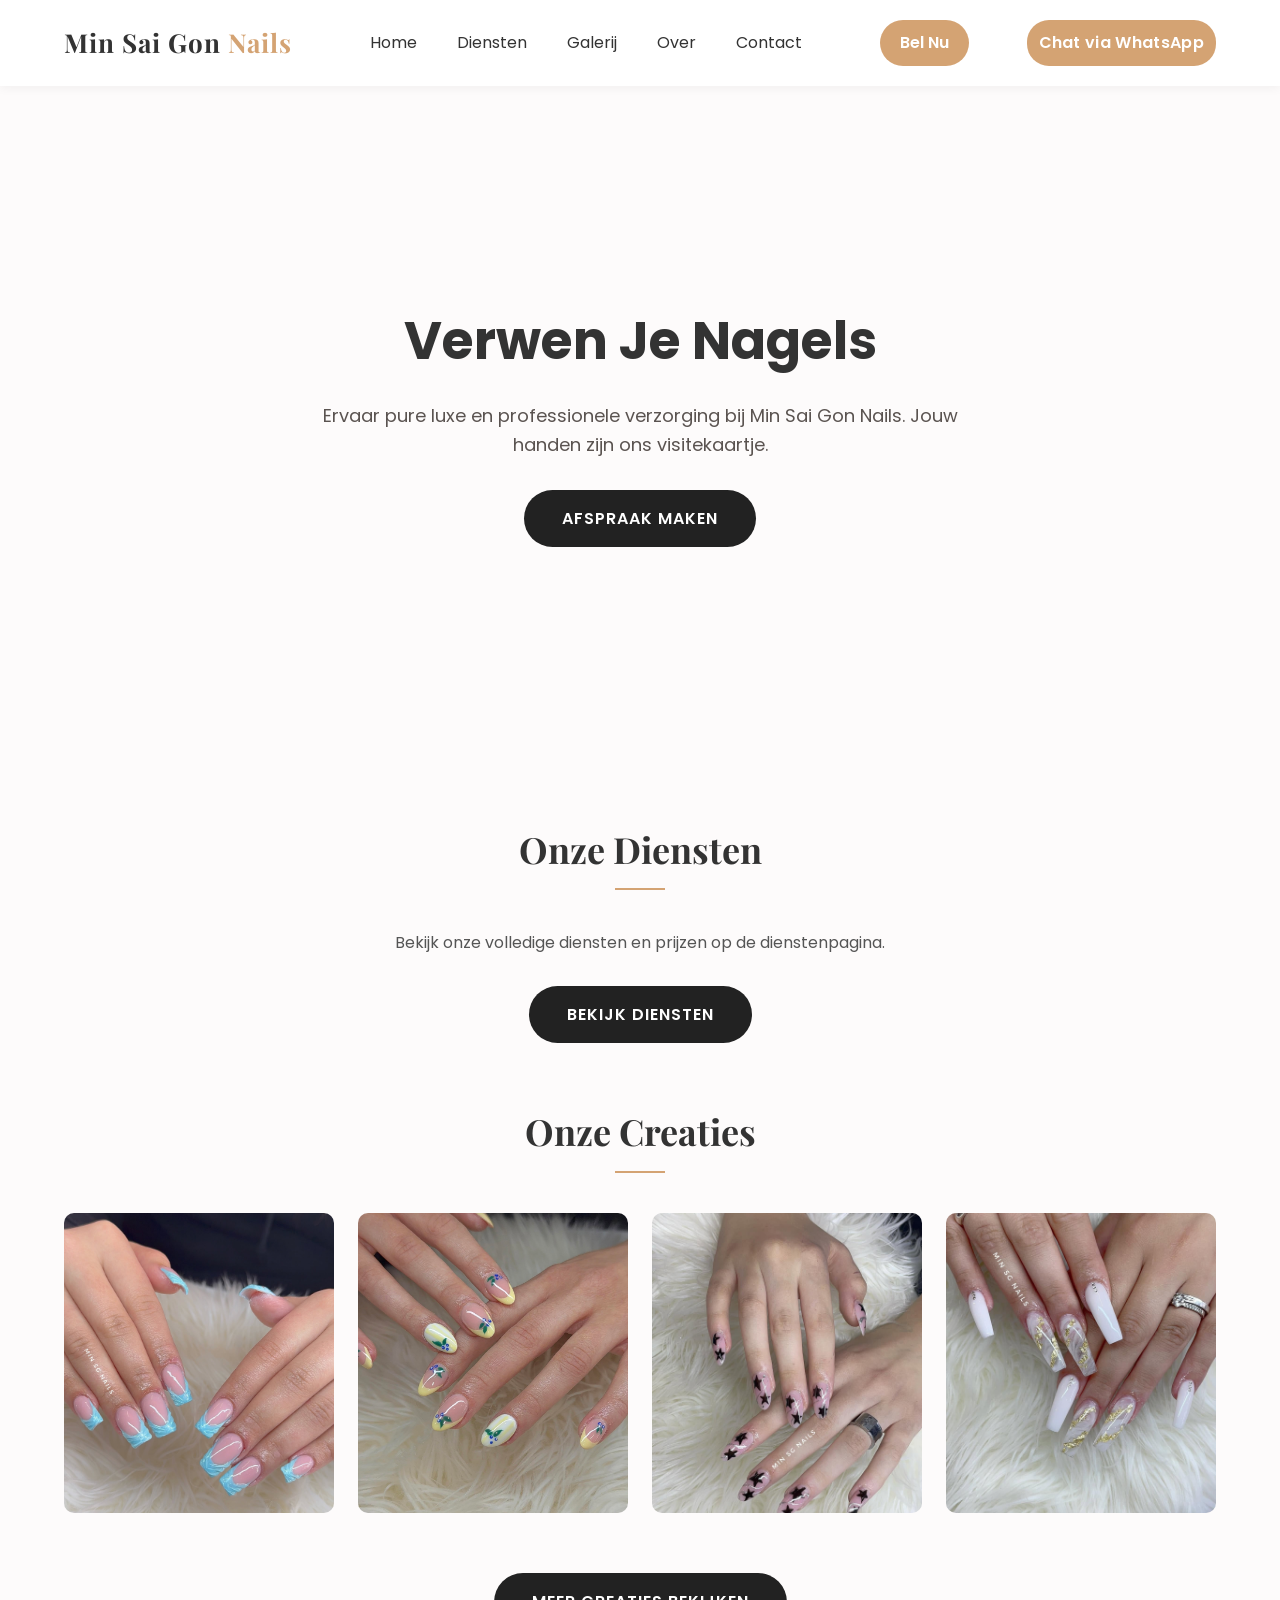
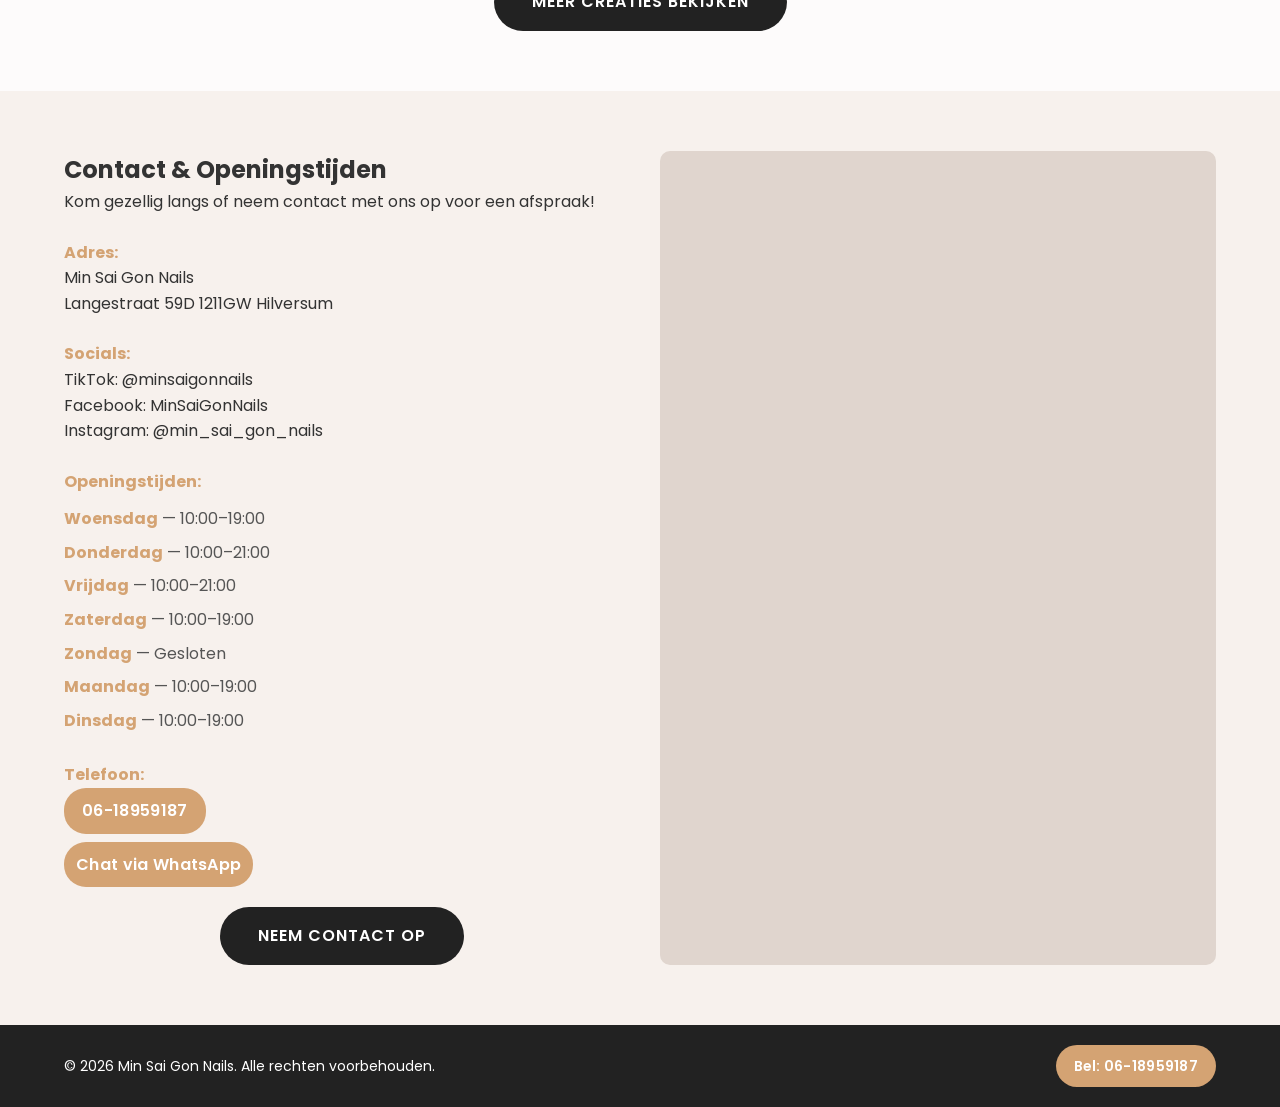
==== index.html @ 269f0611 "dasda" ====
<!DOCTYPE html>
<html lang="nl">
<head>
    <meta charset="UTF-8">
    <meta name="viewport" content="width=device-width, initial-scale=1.0">
    <title>Min Sai Gon Nails | Luxe Nagelsalon</title>
    <link rel="stylesheet" href="css/base.css">
    <link rel="stylesheet" href="css/home.css">
    <link href="https://fonts.googleapis.com/css2?family=Playfair+Display:ital,wght@0,400;0,700;1,400&family=Poppins:wght@300;400;600&display=swap" rel="stylesheet">
</head>
<body>

    <header>
        <div class="container navbar">
            <div class="logo">Min Sai Gon <span>Nails</span></div>
            <input type="checkbox" id="nav-toggle" class="nav-toggle">
            <label for="nav-toggle" class="nav-toggle-label">Menu</label>
            <nav>
                <ul>
                    <li><a href="index.html">Home</a></li>
                    <li><a href="diensten.html">Diensten</a></li>
                    <li><a href="galerij.html">Galerij</a></li>
                    <li><a href="over.html">Over</a></li>
                    <li><a href="contact.html">Contact</a></li>
                </ul>
            </nav>
            <a href="tel:0618959187" class="btn-nav">Bel Nu</a>
            <a class="btn-whatsapp" href="https://wa.me/31618959187?text=Hallo%2C%20ik%20wil%20graag%20een%20afspraak%20maken" target="_blank" rel="noopener">Chat via WhatsApp</a>
        </div>
    </header>

    <section id="home" class="hero">
        <div class="hero-content">
            <h1>Verwen Je Nagels</h1>
            <p>Ervaar pure luxe en professionele verzorging bij Min Sai Gon Nails. Jouw handen zijn ons visitekaartje.</p>
            <a href="contact.html" class="btn-main">Afspraak Maken</a>
        </div>
    </section>

    <section class="services-overview">
        <div class="container">
            <h2 class="section-title">Onze Diensten</h2>
            <p style="text-align:center; max-width:800px; margin:0 auto 30px;">Bekijk onze volledige diensten en prijzen op de dienstenpagina.</p>
            <div style="text-align:center;"><a class="btn-main" href="diensten.html">Bekijk Diensten</a></div>
        </div>
    </section>

    <section id="galerij" class="gallery-overview">
        <div class="container">
            <h2 class="section-title">Onze Creaties</h2>
            <div class="gallery-grid">
                <div class="gallery-item"><img src="Photos/Nail1.jpg" alt="Min Sai Gon Nails Werk 1"></div>
                <div class="gallery-item"><img src="Photos/Nail2.jpg" alt="Min Sai Gon Nails Werk 2"></div>
                <div class="gallery-item"><img src="Photos/Nail3.jpg" alt="Min Sai Gon Nails Werk 3"></div>
                <div class="gallery-item"><img src="Photos/Nail4.jpg" alt="Min Sai Gon Nails Werk 4"></div>
            </div>
            <div style="text-align:center; margin-top:20px;"><a class="btn-main" href="galerij.html">Meer Creaties Bekijken</a></div>
        </div>
    </section>

    <section class="contact-overview contact">
        <div class="container contact-grid">
            <div class="contact-info">
                <h2>Contact & Openingstijden</h2>
                <p>Kom gezellig langs of neem contact met ons op voor een afspraak!</p>
                
                <div class="info-block">
                    <strong>Adres:</strong>
                    <p>Min Sai Gon Nails<br>Langestraat 59D 1211GW Hilversum</p>
                </div>
                <div class="info-block">
                    <strong>Socials:</strong>
                    <p><a href="https://www.tiktok.com/@minsaigonnails" target="_blank" rel="noopener">TikTok: @minsaigonnails</a></p>
                    <p><a href="https://www.facebook.com/profile.php?id=100076253371990" target="_blank" rel="noopener">Facebook: MinSaiGonNails</a></p>
                    <p><a href="https://www.instagram.com/min_sai_gon_nails/" target="_blank" rel="noopener">Instagram: @min_sai_gon_nails</a></p>
                </div>
                <div class="info-block">
                    <strong>Openingstijden:</strong>
                    <ul class="opening-hours">
                        <li><strong>Woensdag</strong> — 10:00–19:00</li>
                        <li><strong>Donderdag</strong> — 10:00–21:00</li>
                        <li><strong>Vrijdag</strong> — 10:00–21:00</li>
                        <li><strong>Zaterdag</strong> — 10:00–19:00</li>
                        <li><strong>Zondag</strong> — Gesloten</li>
                        <li><strong>Maandag</strong> — 10:00–19:00</li>
                        <li><strong>Dinsdag</strong> — 10:00–19:00</li>
                    </ul>
                </div>

                <div class="info-block">
                    <strong>Telefoon:</strong>
                    <p><a href="tel:0618959187" class="btn-phone">06-18959187</a></p>
                    <p style="margin-top:8px;"><a class="btn-whatsapp" href="https://wa.me/31618959187?text=Hallo%2C%20ik%20wil%20graag%20een%20afspraak%20maken" target="_blank" rel="noopener">Chat via WhatsApp</a></p>
                </div>
                <div style="text-align:center; margin-top:20px;"><a class="btn-main" href="contact.html">Neem Contact Op</a></div>
            </div>
            
            <div class="contact-map">
                <div class="map-placeholder">
                    <iframe 
                        src="https://www.google.com/maps/embed?pb=!1m18!1m12!1m3!1d2444.167719517229!2d5.1746346!3d52.2221706!2m3!1f0!2f0!3f0!3m2!1i1024!2i768!4f13.1!3m3!1m2!1s0x47c66b6760a1e95b%3A0xe0350ad8be2d5200!2sMin%20sai%20gon%20nails!5e0!3m2!1snl!2snl!4v1781090174913!5m2!1snl!2snl"
                        width="100%" 
                        height="450" 
                        style="border:0;" 
                        allowfullscreen="" 
                        loading="lazy" 
                        referrerpolicy="no-referrer-when-downgrade">
                    </iframe>
                </div>                
            </div>
        </div>
    </section>

    <footer>
        <div class="container footer-grid" style="display:flex;justify-content:space-between;align-items:center;gap:12px;flex-wrap:wrap;">
            <p style="margin:0">&copy; 2026 Min Sai Gon Nails. Alle rechten voorbehouden.</p>
            <p style="margin:0"><a href="tel:0618959187" class="btn-phone">Bel: 06-18959187</a></p>
        </div>
    </footer>

</body>
</html>
---- css/base.css ----
/* --- Algemene Stijlen (basis) --- */
* {
    margin: 0;
    padding: 0;
    box-sizing: border-box;
}

html, body {
    font-family: 'Poppins', sans-serif;
    color: #333;
    line-height: 1.6;
    background-color: #fdfbfb;
}

/* Veiligheidsregel: voorkom onverwacht horizontaal scrollen op kleine schermen */
html, body {
    overflow-x: hidden;
}

.container {
    width: 90%;
    max-width: 1200px;
    margin: 0 auto;
}

a {
    text-decoration: none;
    color: inherit;
    transition: all 0.3s ease;
}

header {
    background-color: #fff;
    box-shadow: 0 2px 10px rgba(0, 0, 0, 0.05);
    position: sticky;
    top: 0;
    z-index: 100;
}

.navbar {
    display: flex;
    justify-content: space-between;
    align-items: center;
    padding: 20px 0;
    flex-wrap: wrap;
    gap: 10px;
}

.logo {
    font-family: 'Playfair Display', serif;
    font-size: 24px;
    font-weight: 700;
    letter-spacing: 1px;
}

.logo span {
    color: #d4a373;
}

nav ul {
    display: flex;
    list-style: none;
}

nav ul li {
    margin: 0 20px;
}

.nav-toggle {
    display: none;
}

.nav-toggle-label {
    display: none;
    cursor: pointer;
    background-color: #fff;
    border: 1px solid #d4a373;
    border-radius: 25px;
    padding: 10px 18px;
    font-weight: 600;
    color: #333;
}

.btn-nav {
    background-color: #d4a373;
    color: #fff;
    padding: 10px 20px;
    border-radius: 25px;
    font-weight: 600;
}

.btn-main {
    background-color: #222;
    color: #fff;
    padding: 16px 38px;
    border-radius: 30px;
    font-weight: 600;
    text-transform: uppercase;
    letter-spacing: 1px;
    display: inline-flex;
    align-items: center;
    justify-content: center;
}

.section-title {
    font-family: 'Playfair Display', serif;
    text-align: center;
    font-size: 36px;
    margin: 60px 0 40px 0;
    position: relative;
}

.section-title::after {
    content: '';
    display: block;
    width: 50px;
    height: 2px;
    background-color: #d4a373;
    margin: 10px auto 0 auto;
}

.services-grid {
    display: grid;
    grid-template-columns: repeat(auto-fit, minmax(250px, 1fr));
    gap: 30px;
    margin-bottom: 60px;
}

.service-card {
    background: #fff;
    padding: 30px;
    border-radius: 10px;
    text-align: center;
    box-shadow: 0 5px 15px rgba(0, 0, 0, 0.02);
    border: 1px solid #f0e6df;
}

.service-card h3 {
    margin-bottom: 10px;
    font-family: 'Playfair Display', serif;
}

.price {
    color: #d4a373;
    font-weight: 600;
    font-size: 20px;
    margin-bottom: 15px;
}

.gallery-grid {
    display: grid;
    grid-template-columns: repeat(auto-fit, minmax(220px, 1fr));
    gap: 20px;
    margin-bottom: 60px;
}

/* Zorg dat afbeeldingen en iframes niet buiten hun container groeien */
img {
    max-width: 100%;
    height: auto;
    display: block;
}

iframe {
    max-width: 100%;
}

/* Globale knopstijl voor telefoon zodat footer en andere pagina's dezelfde look hebben */
.btn-phone,
.btn-whatsapp {
    display: inline-flex;
    align-items: center;
    justify-content: center;
    padding: 12px 20px;
    border-radius: 999px;
    text-decoration: none;
    font-weight: 700;
    letter-spacing: 0.02em;
    transition: transform 0.2s ease, box-shadow 0.2s ease, background-color 0.2s ease;
}

.btn-phone {
    display: inline-flex;
    align-items: center;
    justify-content: center;
    background-color: #d4a373;
    color: #fff;
    padding: 10px 18px;
    border-radius: 22px;
    text-decoration: none;
    font-weight: 600;
}



.gallery-item img {
    width: 100%;
    height: 250px;
    object-fit: cover;
    border-radius: 8px;
    transition: transform 0.3s ease;
}

.contact {
    background-color: #f7f1ed;
    padding: 60px 0;
}

.contact-grid {
    display: grid;
    grid-template-columns: repeat(auto-fit, minmax(320px, 1fr));
    gap: 40px;
}

.info-block {
    margin-top: 25px;
}

.info-block strong {
    color: #d4a373;
}

.contact-info .info-block a:hover {
    color: #bfa07a;
    text-decoration: underline;
    border-bottom: none;
}

.map-placeholder {
    background-color: #e0d5ce;
    height: 100%;
    min-height: 300px;
    display: flex;
    align-items: center;
    justify-content: center;
    border-radius: 10px;
    color: #777;
}

footer {
    background-color: #222;
    color: #fff;
    text-align: center;
    padding: 20px 0;
    font-size: 14px;
}

@media (max-width: 768px) {
    .navbar {
        flex-direction: column;
        gap: 15px;
        align-items: stretch;
    }

    nav ul {
        display: flex;
        flex-direction: column;
        align-items: center;
        gap: 8px;
        margin: 0;
        padding: 0;
    }

    nav ul li {
        margin: 6px 0;
    }

    .logo {
        font-size: 20px;
        text-align: center;
    }

    .nav-toggle-label {
        display: inline-flex;
        align-items: center;
        justify-content: center;
    }

    nav {
        width: 100%;
        overflow: hidden;
        max-height: 0;
        transition: max-height 0.25s ease;
    }

    #nav-toggle:checked + .nav-toggle-label + nav {
        max-height: 400px;
    }

    .btn-main {
        padding: 12px 26px;
    }

    .gallery-item img {
        height: 180px;
    }

    .section-title {
        font-size: 28px;
        margin: 40px 0 20px;
    }

    .hero-content h1 {
        font-size: 28px;
    }

    .contact-grid {
        grid-template-columns: 1fr;
    }
}

/* --- Consistentie en kleine verbeteringen --- */
.opening-hours {
    list-style: none;
    padding: 0;
    margin: 8px 0 0 0;
    color: #555;
    line-height: 1.6;
}

.opening-hours li {
    padding: 4px 0;
}

.btn-main,
.btn-nav {
    display: inline-block;
    text-align: center;
}
.btn-nav + .btn-whatsapp {
    margin-left: 0;
}

.btn-whatsapp {
    background-color: #d4a373;
    color: #fff;
    padding: 10px 12px;
    border-radius: 22px;
    font-weight: 600;
    display: inline-flex;
    align-items: center;
    justify-content: center;
    text-decoration: none;
    white-space: nowrap;
}

.btn-whatsapp:hover {
    background-color: #bfa07a;
}

.btn-whatsapp svg {
    width: 18px;
    height: 18px;
    fill: #fff;
}

.btn-whatsapp span {
    margin-left: 8px;
}

.services-overview p,
.gallery-overview p {
    color: #555;
    margin-bottom: 20px;
}

.gallery-overview {
    margin-bottom: 60px;
}

.gallery-item img {
    width: 100%;
    height: 300px;
    object-fit: cover;
    border-radius: 10px;
    transition: transform 0.28s ease;
}

.gallery-grid {
    gap: 24px;
}

header .logo {
    font-size: 26px;
}

footer p {
    margin: 0;
}

/* small screens adjustments */
@media (max-width: 480px) {
    .hero-content h1 {
        font-size: 28px;
    }

    .gallery-item img {
        height: 220px;
    }
}
---- css/home.css ----
/* Home-specifieke aanpassingen */
.hero {
    height: 75vh;
    display: flex;
    align-items: center;
    justify-content: center;
}

.hero-content {
    text-align: center;
    max-width: 720px;
    margin: 0 auto;
    padding: 0 15px;
}

.hero-content h1 {
    font-size: 52px;
    margin-bottom: 20px;
}

.hero-content p {
    font-size: 18px;
    margin-bottom: 30px;
    color: #5a5350;
}
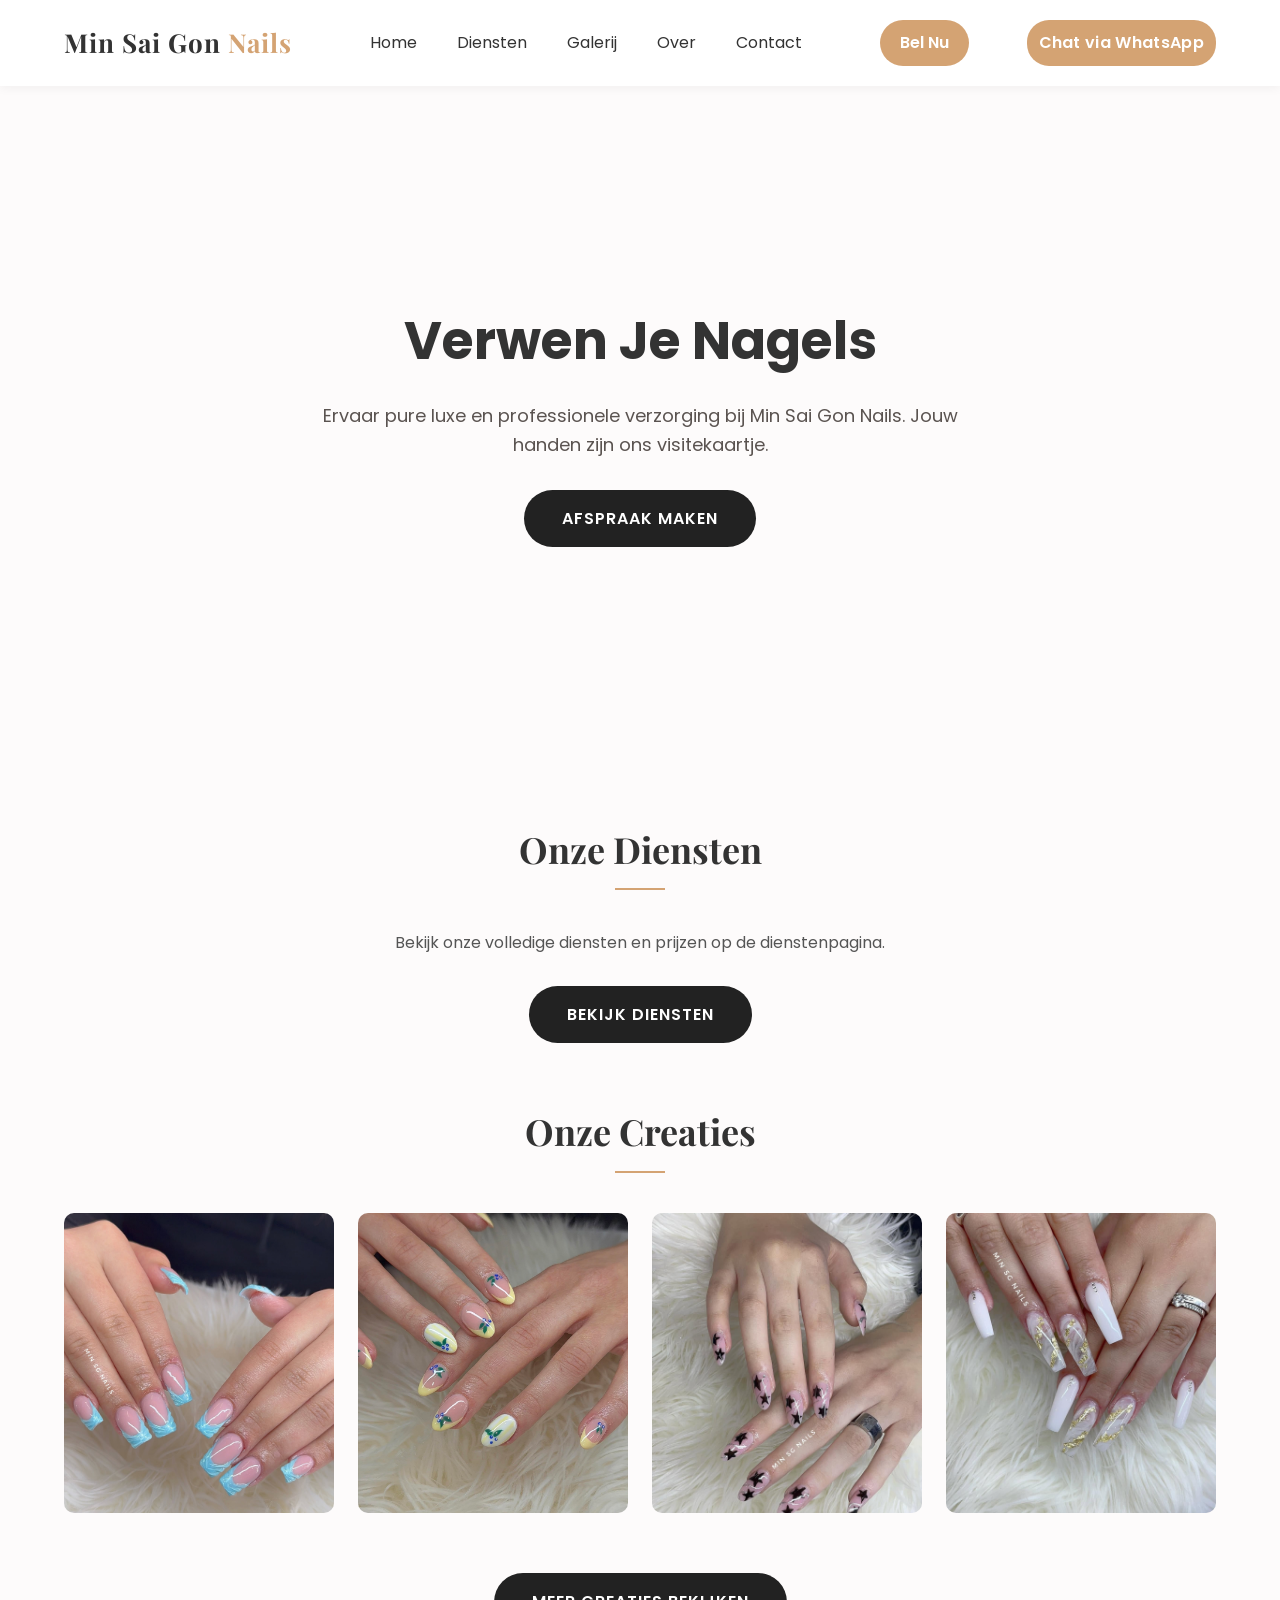
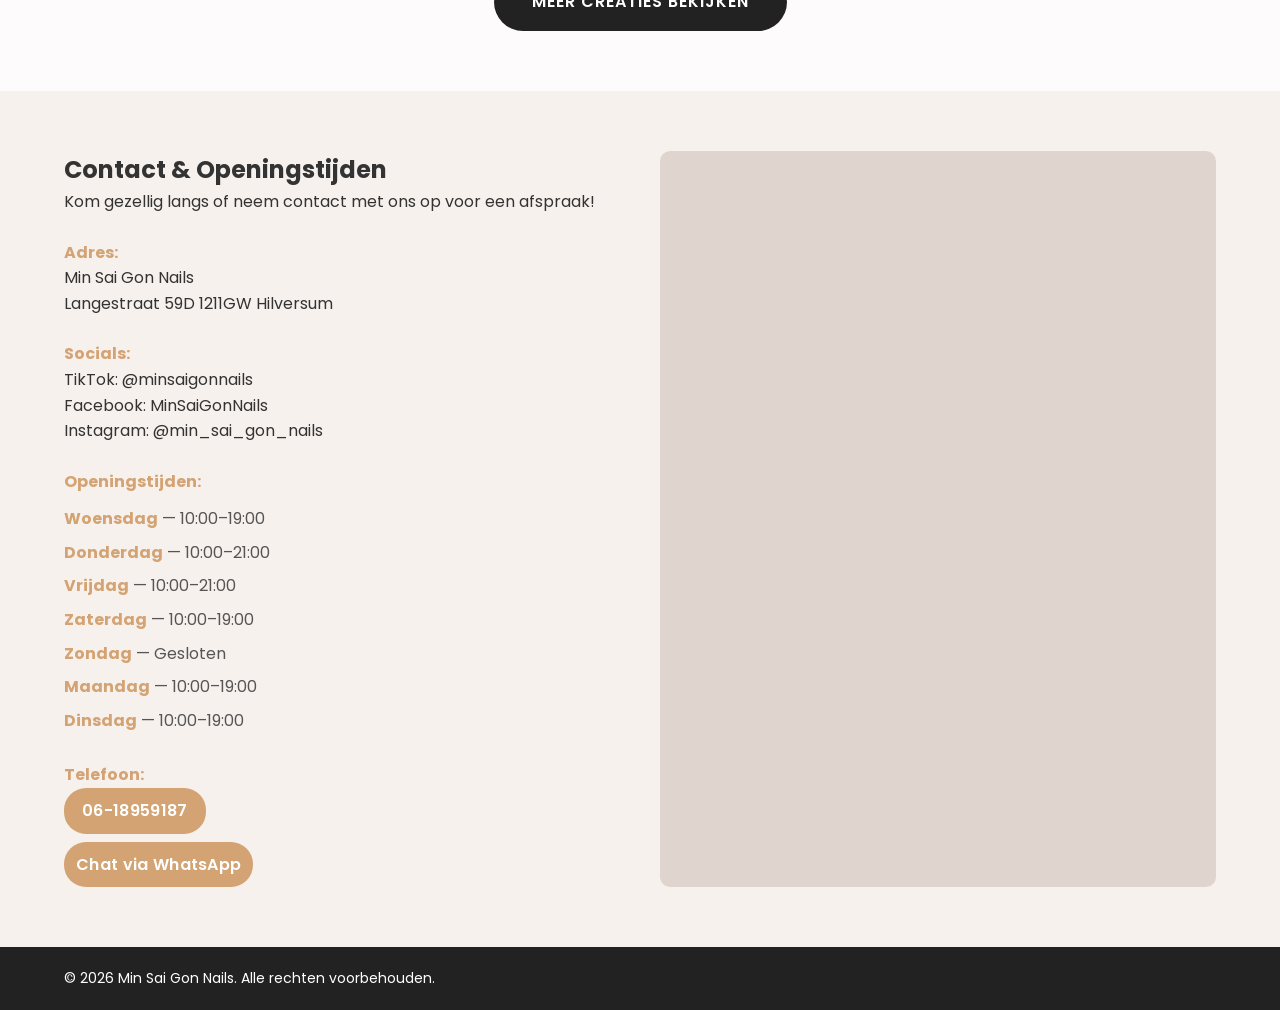
==== commit 2a8e59c1: "asda" ====
--- a/index.html
+++ b/index.html
@@ -92,7 +92,6 @@
                     <p><a href="tel:0618959187" class="btn-phone">06-18959187</a></p>
                     <p style="margin-top:8px;"><a class="btn-whatsapp" href="https://wa.me/31618959187?text=Hallo%2C%20ik%20wil%20graag%20een%20afspraak%20maken" target="_blank" rel="noopener">Chat via WhatsApp</a></p>
                 </div>
-                <div style="text-align:center; margin-top:20px;"><a class="btn-main" href="contact.html">Neem Contact Op</a></div>
             </div>
             
             <div class="contact-map">
@@ -114,7 +113,7 @@
     <footer>
         <div class="container footer-grid" style="display:flex;justify-content:space-between;align-items:center;gap:12px;flex-wrap:wrap;">
             <p style="margin:0">&copy; 2026 Min Sai Gon Nails. Alle rechten voorbehouden.</p>
-            <p style="margin:0"><a href="tel:0618959187" class="btn-phone">Bel: 06-18959187</a></p>
+           
         </div>
     </footer>
 
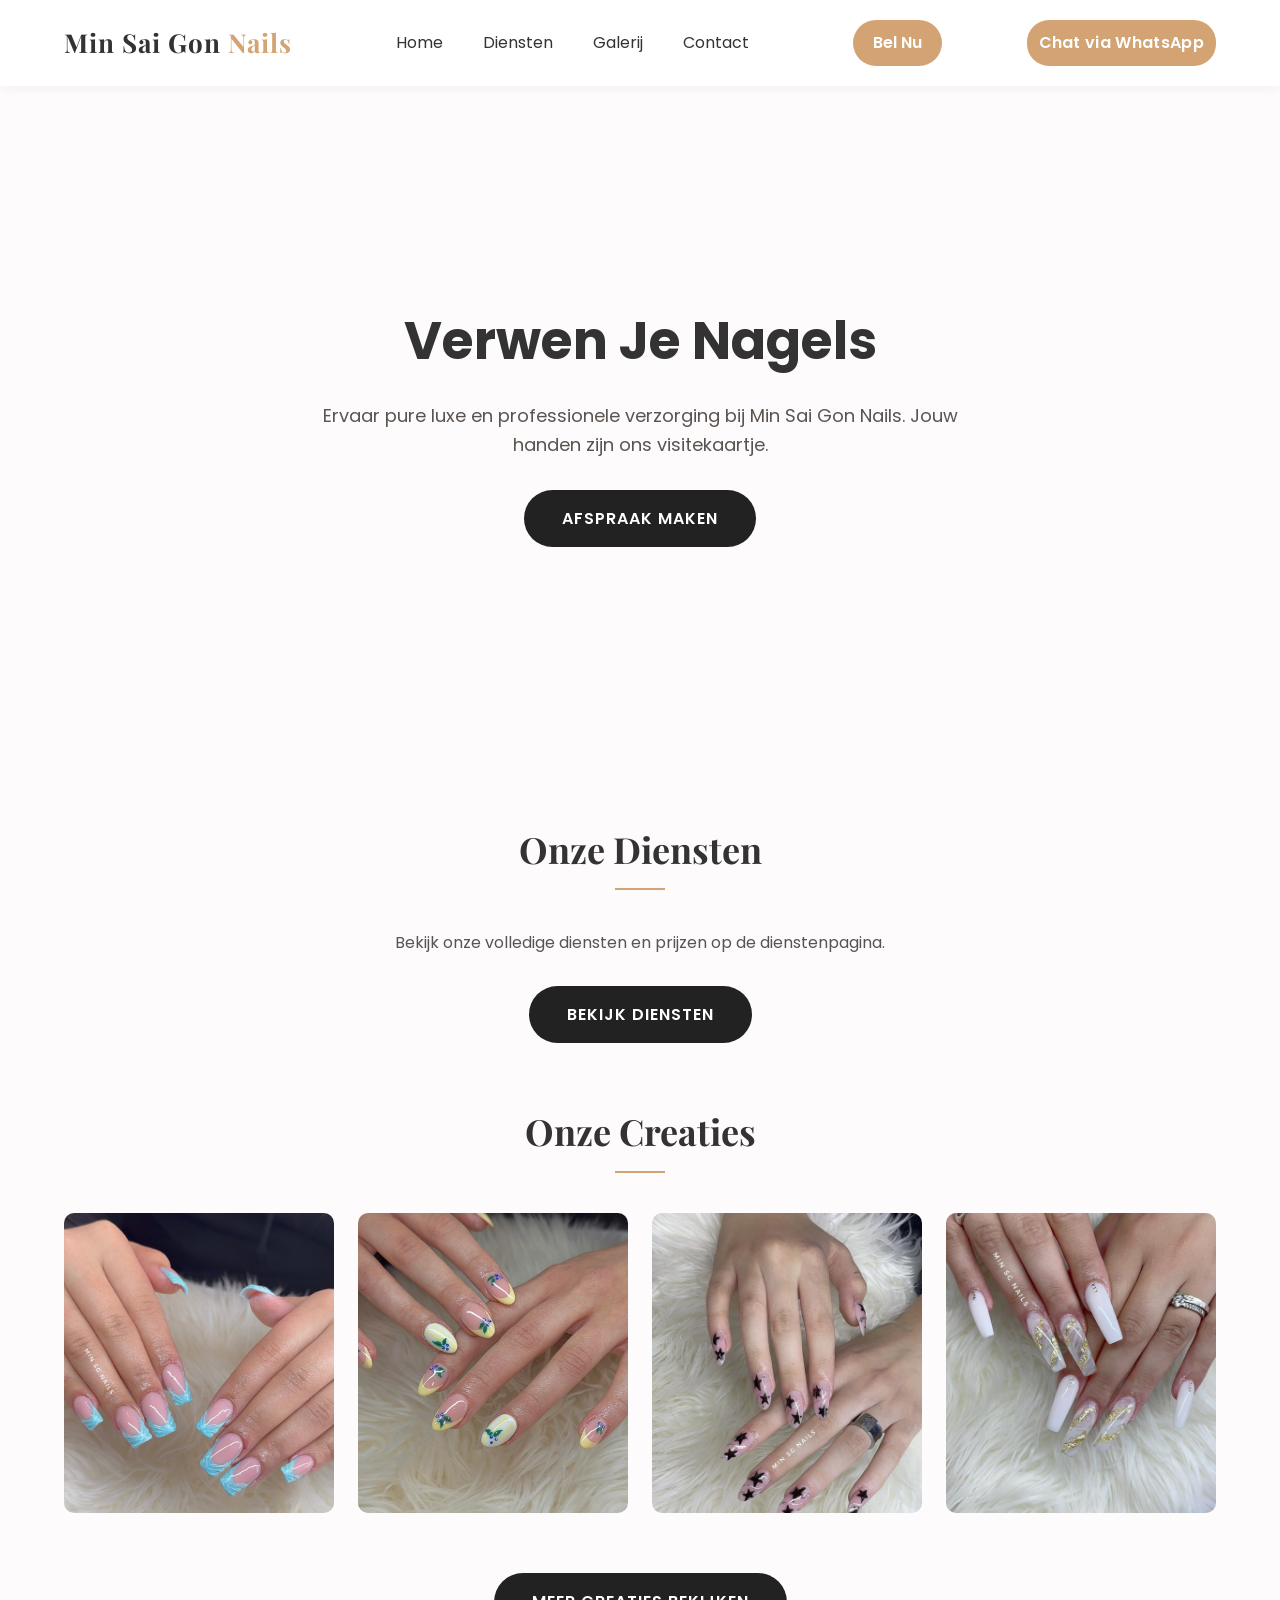
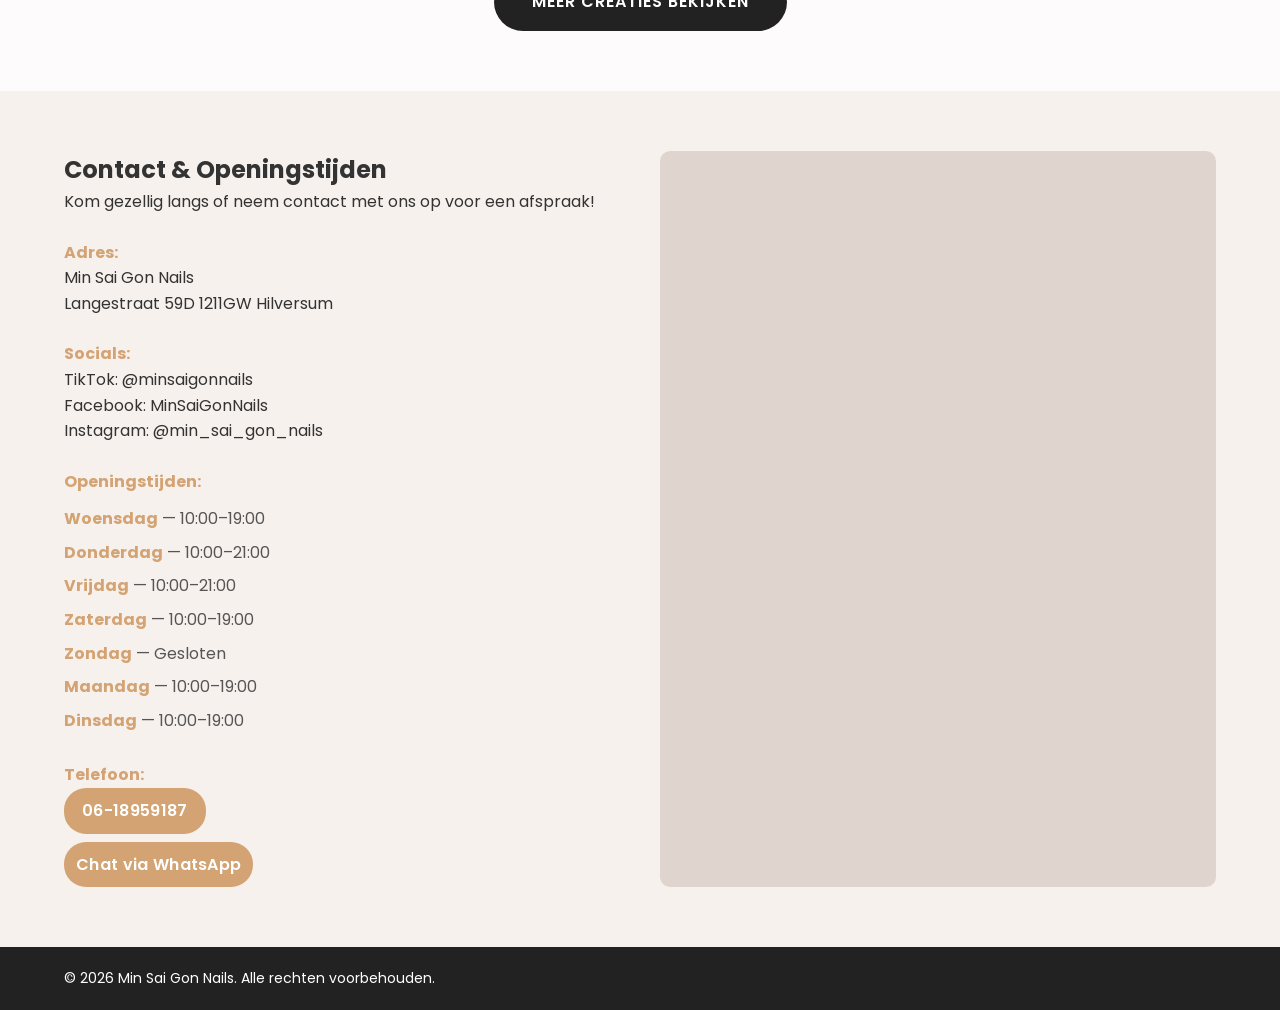
==== commit d3021078: "fix links" ====
--- a/index.html
+++ b/index.html
@@ -20,7 +20,7 @@
                     <li><a href="index.html">Home</a></li>
                     <li><a href="diensten.html">Diensten</a></li>
                     <li><a href="galerij.html">Galerij</a></li>
-                    <li><a href="over.html">Over</a></li>
+
                     <li><a href="contact.html">Contact</a></li>
                 </ul>
             </nav>
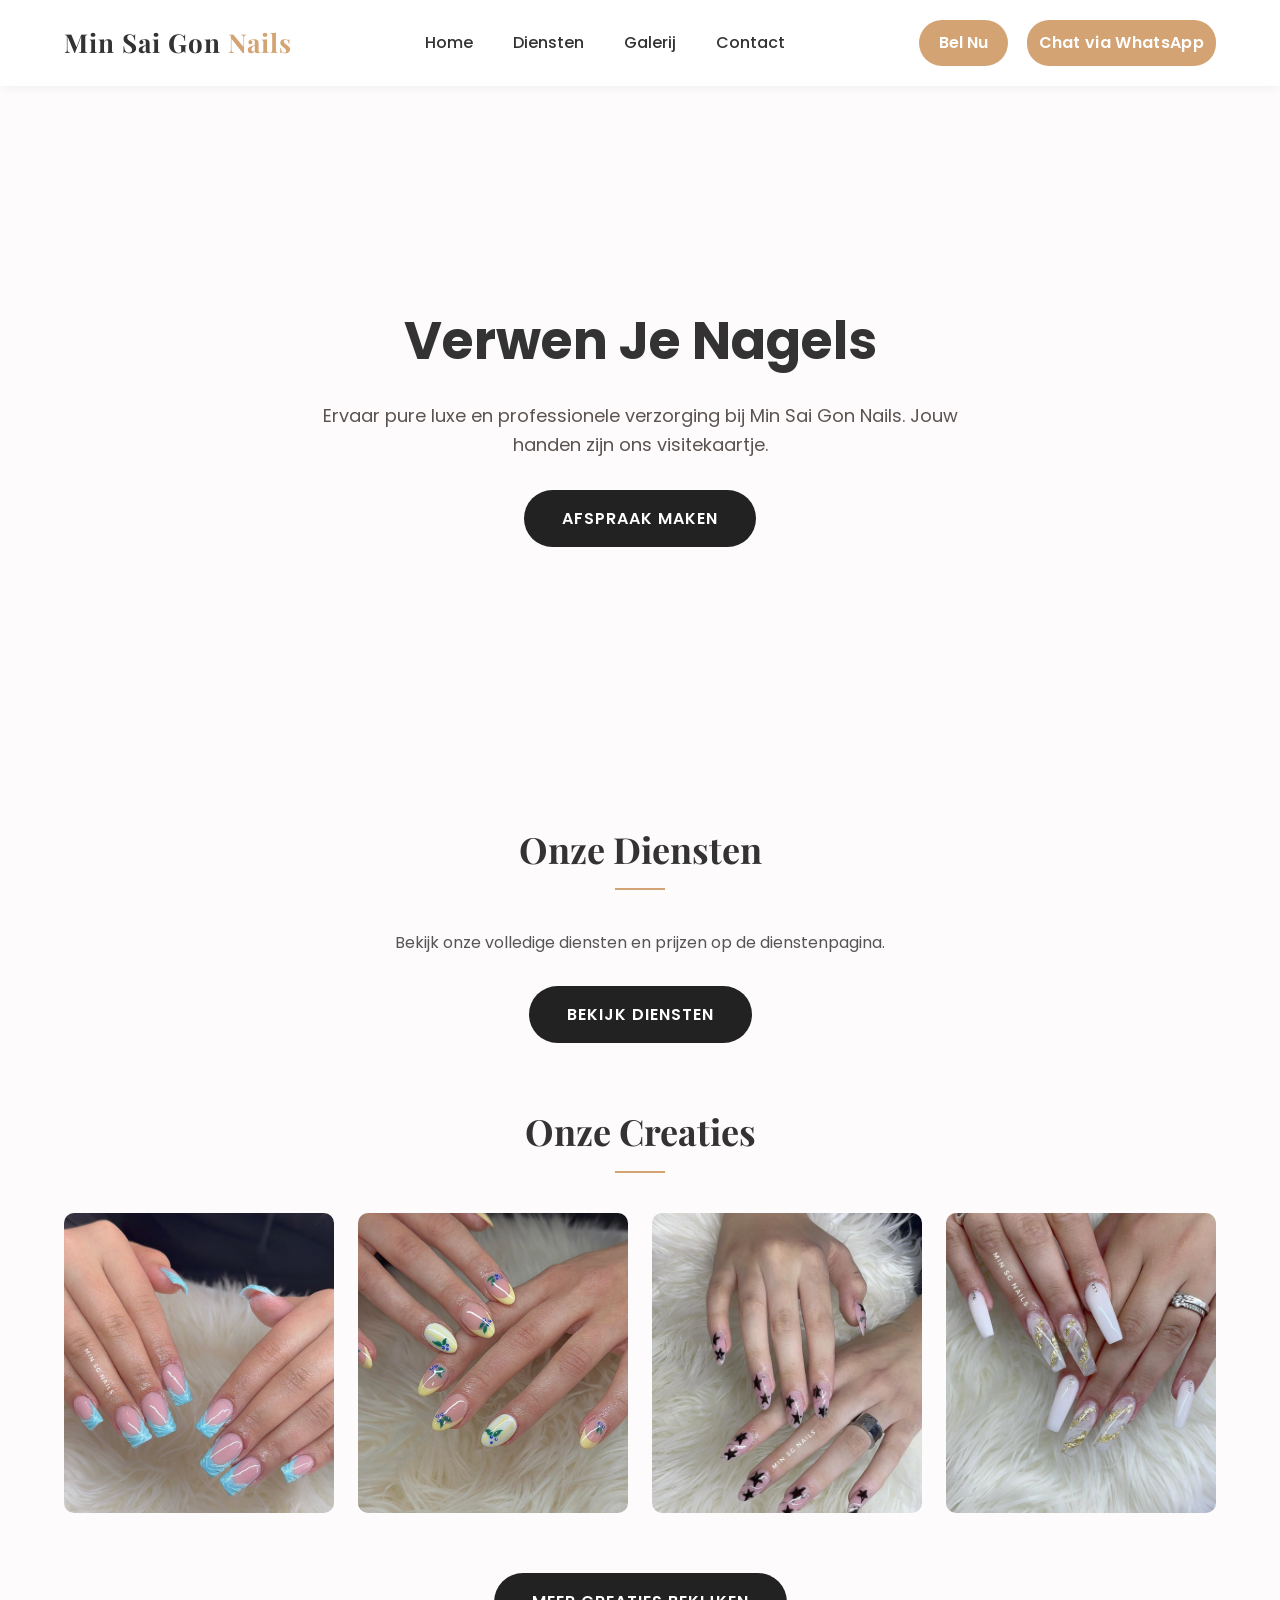
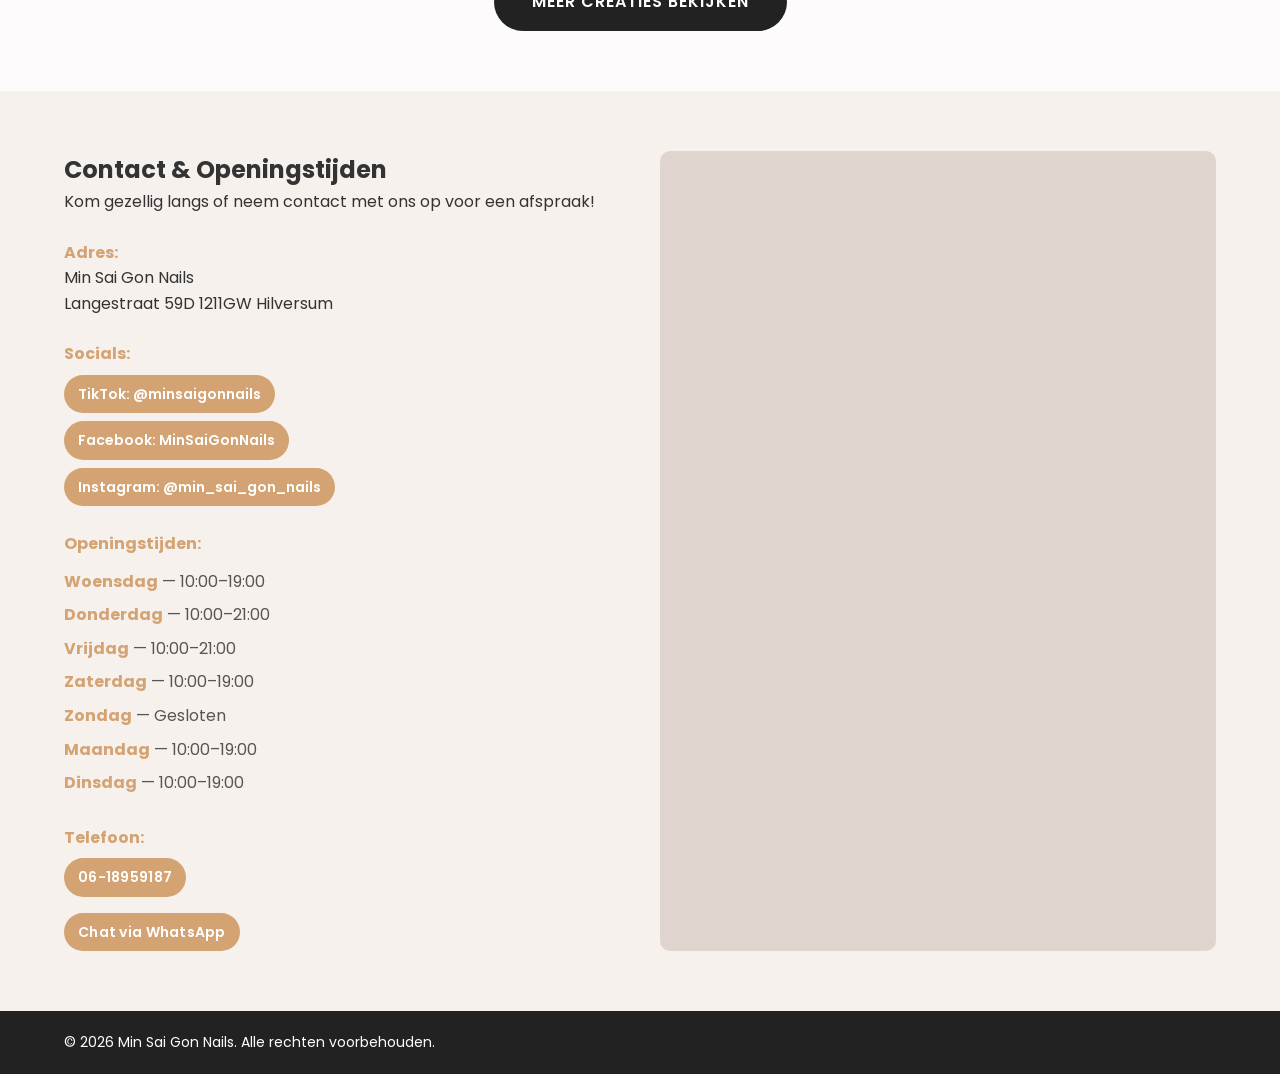
==== commit 9706c914: "Finish" ====
--- a/index.html
+++ b/index.html
@@ -14,18 +14,19 @@
         <div class="container navbar">
             <div class="logo">Min Sai Gon <span>Nails</span></div>
             <input type="checkbox" id="nav-toggle" class="nav-toggle">
-            <label for="nav-toggle" class="nav-toggle-label">Menu</label>
+            <label for="nav-toggle" class="nav-toggle-label"></label>
             <nav>
                 <ul>
                     <li><a href="index.html">Home</a></li>
                     <li><a href="diensten.html">Diensten</a></li>
                     <li><a href="galerij.html">Galerij</a></li>
-
                     <li><a href="contact.html">Contact</a></li>
                 </ul>
             </nav>
-            <a href="tel:0618959187" class="btn-nav">Bel Nu</a>
-            <a class="btn-whatsapp" href="https://wa.me/31618959187?text=Hallo%2C%20ik%20wil%20graag%20een%20afspraak%20maken" target="_blank" rel="noopener">Chat via WhatsApp</a>
+            <div class="nav-actions">
+                <a href="tel:0618959187" class="btn-nav">Bel Nu</a>
+                <a class="btn-whatsapp" href="https://wa.me/31618959187?text=Hallo%2C%20ik%20wil%20graag%20een%20afspraak%20maken" target="_blank" rel="noopener">Chat via WhatsApp</a>
+            </div>
         </div>
     </header>
 
--- a/css/base.css
+++ b/css/base.css
@@ -66,6 +66,32 @@
     margin: 0 20px;
 }
 
+nav ul li a {
+    position: relative;
+    color: #333;
+    font-weight: 500;
+    transition: color 0.3s ease;
+}
+
+nav ul li a::after {
+    content: '';
+    position: absolute;
+    bottom: -5px;
+    left: 0;
+    width: 0;
+    height: 2px;
+    background-color: #d4a373;
+    transition: width 0.3s ease;
+}
+
+nav ul li a:hover {
+    color: #d4a373;
+}
+
+nav ul li a:hover::after {
+    width: 100%;
+}
+
 .nav-toggle {
     display: none;
 }
@@ -73,20 +99,67 @@
 .nav-toggle-label {
     display: none;
     cursor: pointer;
-    background-color: #fff;
-    border: 1px solid #d4a373;
-    border-radius: 25px;
-    padding: 10px 18px;
-    font-weight: 600;
-    color: #333;
+    position: relative;
+    width: 44px;
+    height: 44px;
+    align-items: center;
+    justify-content: center;
+    border-radius: 8px;
+    transition: background-color 0.3s ease;
+}
+
+.nav-toggle-label::before,
+.nav-toggle-label::after {
+    content: '';
+    position: absolute;
+    left: 50%;
+    top: 50%;
+    width: 24px;
+    height: 2px;
+    background-color: #333;
+    transition: all 0.3s ease;
+    transform: translate(-50%, -50%);
+}
+
+.nav-toggle-label::before {
+    box-shadow:
+        0 -8px 0 #333,
+        0 8px 0 #333;
+}
+
+.nav-toggle-label::after {
+    opacity: 0;
+}
+
+#nav-toggle:checked + .nav-toggle-label::before {
+    background-color: transparent;
+    box-shadow: none;
+    transform: translate(-50%, -50%) rotate(45deg);
+}
+
+#nav-toggle:checked + .nav-toggle-label::after {
+    opacity: 1;
+    transform: translate(-50%, -50%) rotate(-45deg);
+}
+
+.nav-toggle-label:hover {
+    background-color: rgba(212, 163, 115, 0.1);
 }
 
 .btn-nav {
+    margin-right: 15px;
     background-color: #d4a373;
     color: #fff;
     padding: 10px 20px;
     border-radius: 25px;
     font-weight: 600;
+    transition: all 0.3s ease;
+}
+
+.btn-nav:hover {
+    background-color: #c49563;
+    transform: translateY(-3px);
+    box-shadow: 0 10px 20px rgba(212, 163, 115, 0.4);
 }
 
 .btn-main {
@@ -100,6 +173,13 @@
     display: inline-flex;
     align-items: center;
     justify-content: center;
+    transition: all 0.3s ease;
+}
+
+.btn-main:hover {
+    background-color: #d4a373;
+    transform: translateY(-3px);
+    box-shadow: 0 12px 25px rgba(0, 0, 0, 0.2);
 }
 
 .section-title {
@@ -198,7 +278,12 @@
     height: 250px;
     object-fit: cover;
     border-radius: 8px;
-    transition: transform 0.3s ease;
+    transition: transform 0.3s ease, box-shadow 0.3s ease;
+}
+
+.gallery-item img:hover {
+    transform: scale(1.08);
+    box-shadow: 0 15px 35px rgba(212, 163, 115, 0.3);
 }
 
 .contact {
@@ -220,10 +305,24 @@
     color: #d4a373;
 }
 
-.contact-info .info-block a:hover {
-    color: #bfa07a;
-    text-decoration: underline;
-    border-bottom: none;
+.info-block a {
+    display: inline-block;
+    padding: 8px 14px;
+    margin-top: 8px;
+    margin-right: 8px;
+    background-color: #d4a373;
+    color: #fff;
+    border-radius: 20px;
+    font-weight: 600;
+    text-decoration: none;
+    transition: all 0.3s ease;
+    font-size: 14px;
+}
+
+.info-block a:hover {
+    background-color: #222;
+    transform: translateY(-3px);
+    box-shadow: 0 8px 15px rgba(212, 163, 115, 0.3);
 }
 
 .map-placeholder {
@@ -247,9 +346,48 @@
 
 @media (max-width: 768px) {
     .navbar {
-        flex-direction: column;
-        gap: 15px;
-        align-items: stretch;
+        flex-direction: row;
+        align-items: center;
+        gap: 10px;
+        flex-wrap: wrap;
+        justify-content: flex-start;
+    }
+
+    .logo {
+        font-size: 20px;
+        text-align: left;
+        flex: 1 1 auto;
+        min-width: 0;
+        white-space: nowrap;
+        overflow: hidden;
+        text-overflow: ellipsis;
+        order: 1;
+    }
+
+    .nav-toggle-label {
+        display: inline-flex;
+        position: relative;
+        width: 44px;
+        height: 44px;
+        align-items: center;
+        justify-content: center;
+        align-self: center;
+        margin: 0 10px 0 0;
+        z-index: 200;
+        order: 0;
+        flex: 0 0 auto;
+    }
+
+    nav {
+        width: 100%;
+        overflow: hidden;
+        max-height: 0;
+        transition: max-height 0.25s ease;
+        order: 2;
+    }
+
+    #nav-toggle:checked + .nav-toggle-label + nav {
+        max-height: 450px;
     }
 
     nav ul {
@@ -258,33 +396,32 @@
         align-items: center;
         gap: 8px;
         margin: 0;
-        padding: 0;
+        padding: 10px 0;
+        width: 100%;
     }
 
     nav ul li {
         margin: 6px 0;
-    }
-
-    .logo {
-        font-size: 20px;
+        width: 100%;
         text-align: center;
     }
 
-    .nav-toggle-label {
-        display: inline-flex;
-        align-items: center;
-        justify-content: center;
-    }
-
-    nav {
+    .navbar > .nav-actions {
+        display: flex;
+        flex-direction: column;
+        gap: 8px;
         width: 100%;
-        overflow: hidden;
-        max-height: 0;
-        transition: max-height 0.25s ease;
-    }
-
-    #nav-toggle:checked + .nav-toggle-label + nav {
-        max-height: 400px;
+        order: 3;
+        margin-top: 10px;
+    }
+
+    .navbar > .nav-actions a {
+        display: block;
+        width: 100%;
+        min-width: 0;
+        padding: 12px 20px !important;
+        text-align: center;
+        box-sizing: border-box;
     }
 
     .btn-main {
@@ -342,10 +479,13 @@
     justify-content: center;
     text-decoration: none;
     white-space: nowrap;
+    transition: all 0.3s ease;
 }
 
 .btn-whatsapp:hover {
-    background-color: #bfa07a;
+    background-color: #c49563;
+    transform: translateY(-3px);
+    box-shadow: 0 10px 20px rgba(212, 163, 115, 0.4);
 }
 
 .btn-whatsapp svg {
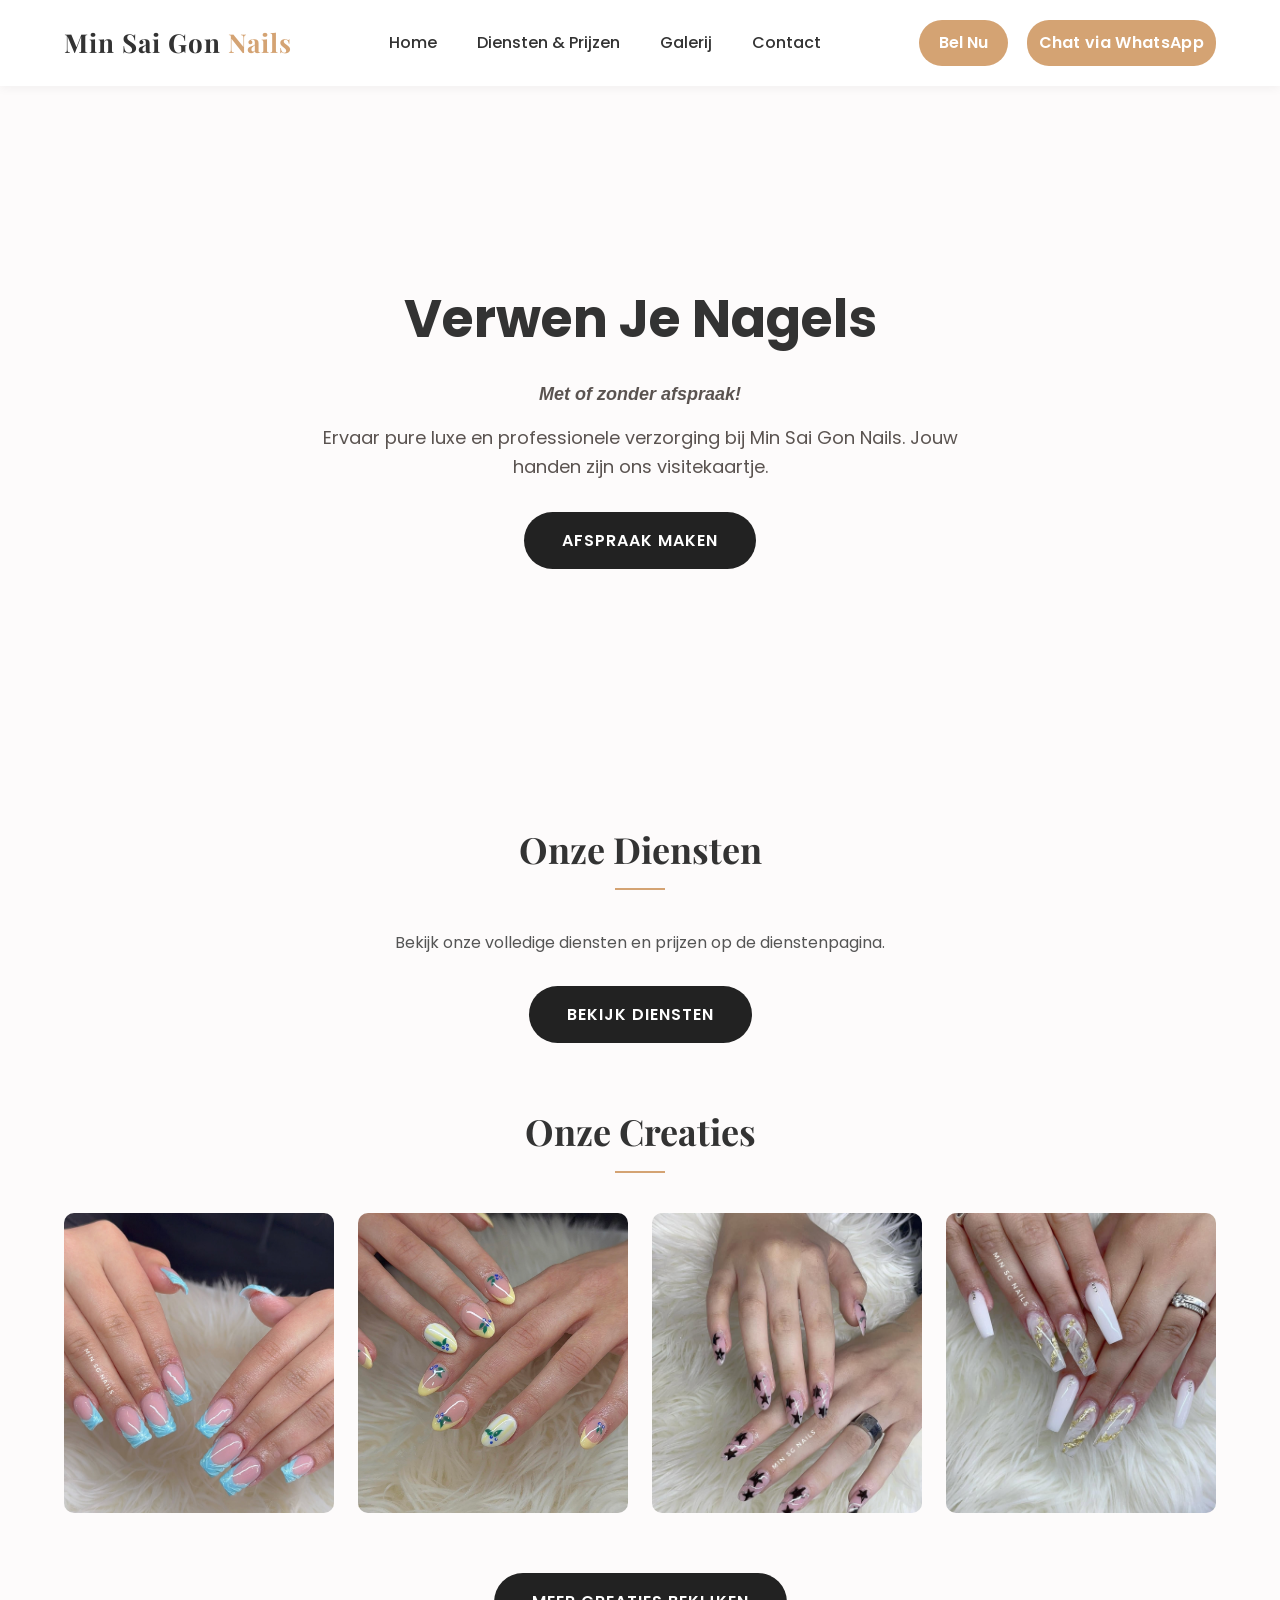
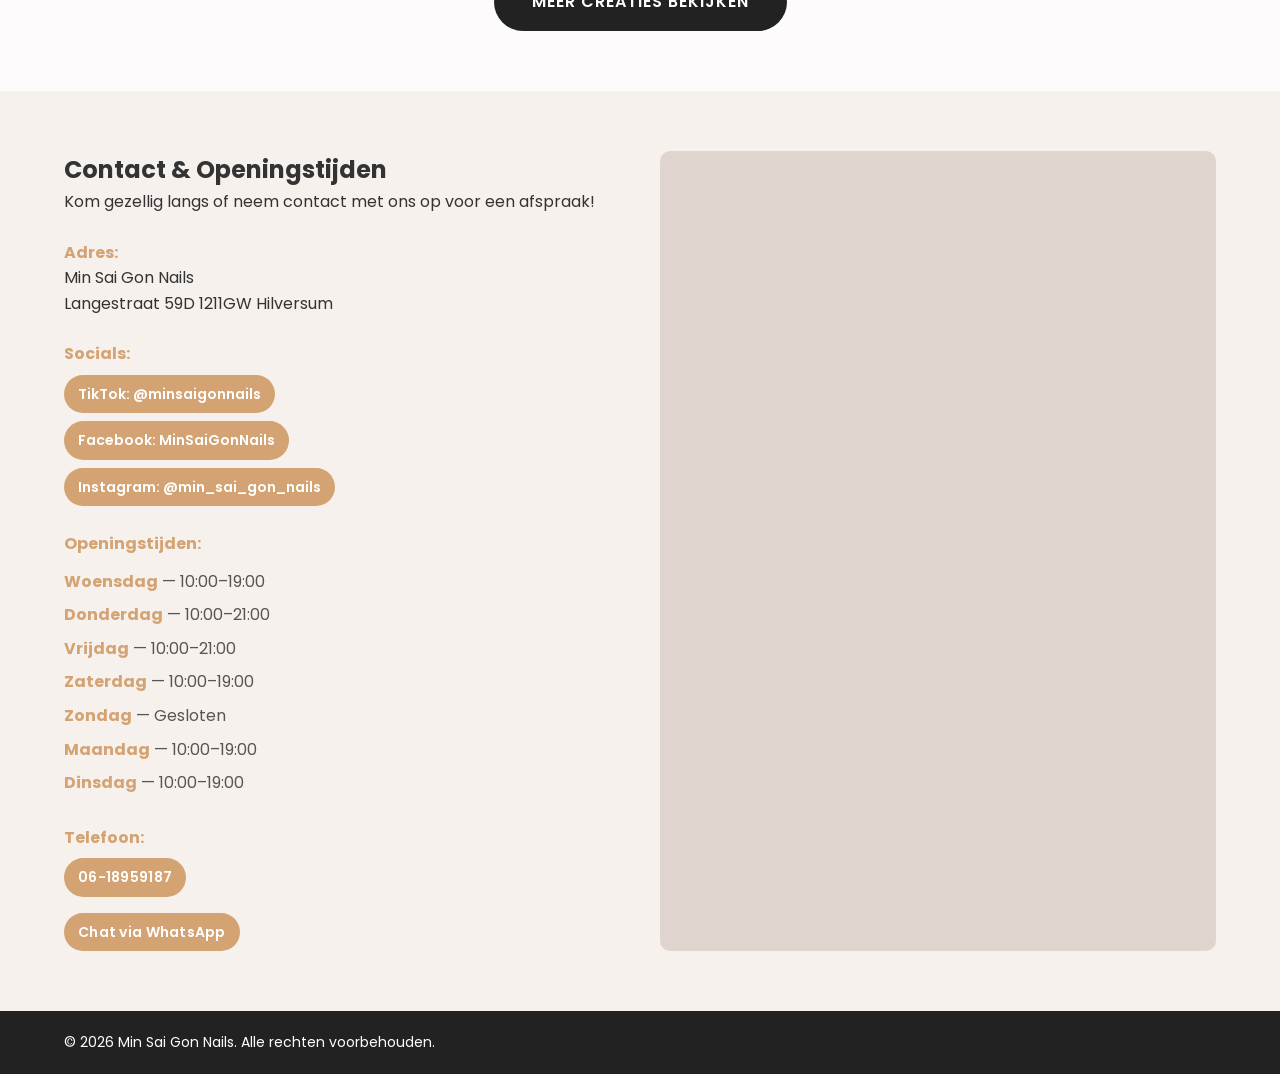
==== commit 07505ee7: "feats" ====
--- a/index.html
+++ b/index.html
@@ -18,7 +18,7 @@
             <nav>
                 <ul>
                     <li><a href="index.html">Home</a></li>
-                    <li><a href="diensten.html">Diensten</a></li>
+                    <li><a href="diensten.html">Diensten & Prijzen</a></li>
                     <li><a href="galerij.html">Galerij</a></li>
                     <li><a href="contact.html">Contact</a></li>
                 </ul>
@@ -33,6 +33,7 @@
     <section id="home" class="hero">
         <div class="hero-content">
             <h1>Verwen Je Nagels</h1>
+            <p class="hero-tagline">Met of zonder afspraak!</p>
             <p>Ervaar pure luxe en professionele verzorging bij Min Sai Gon Nails. Jouw handen zijn ons visitekaartje.</p>
             <a href="contact.html" class="btn-main">Afspraak Maken</a>
         </div>
--- a/css/home.css
+++ b/css/home.css
@@ -23,3 +23,11 @@
     margin-bottom: 30px;
     color: #5a5350;
 }
+
+.hero-tagline {
+    font-size: 24px;
+    font-weight: 600;
+    color: #d4a5a5;
+    margin-bottom: 15px !important;
+    font-style: italic;
+}
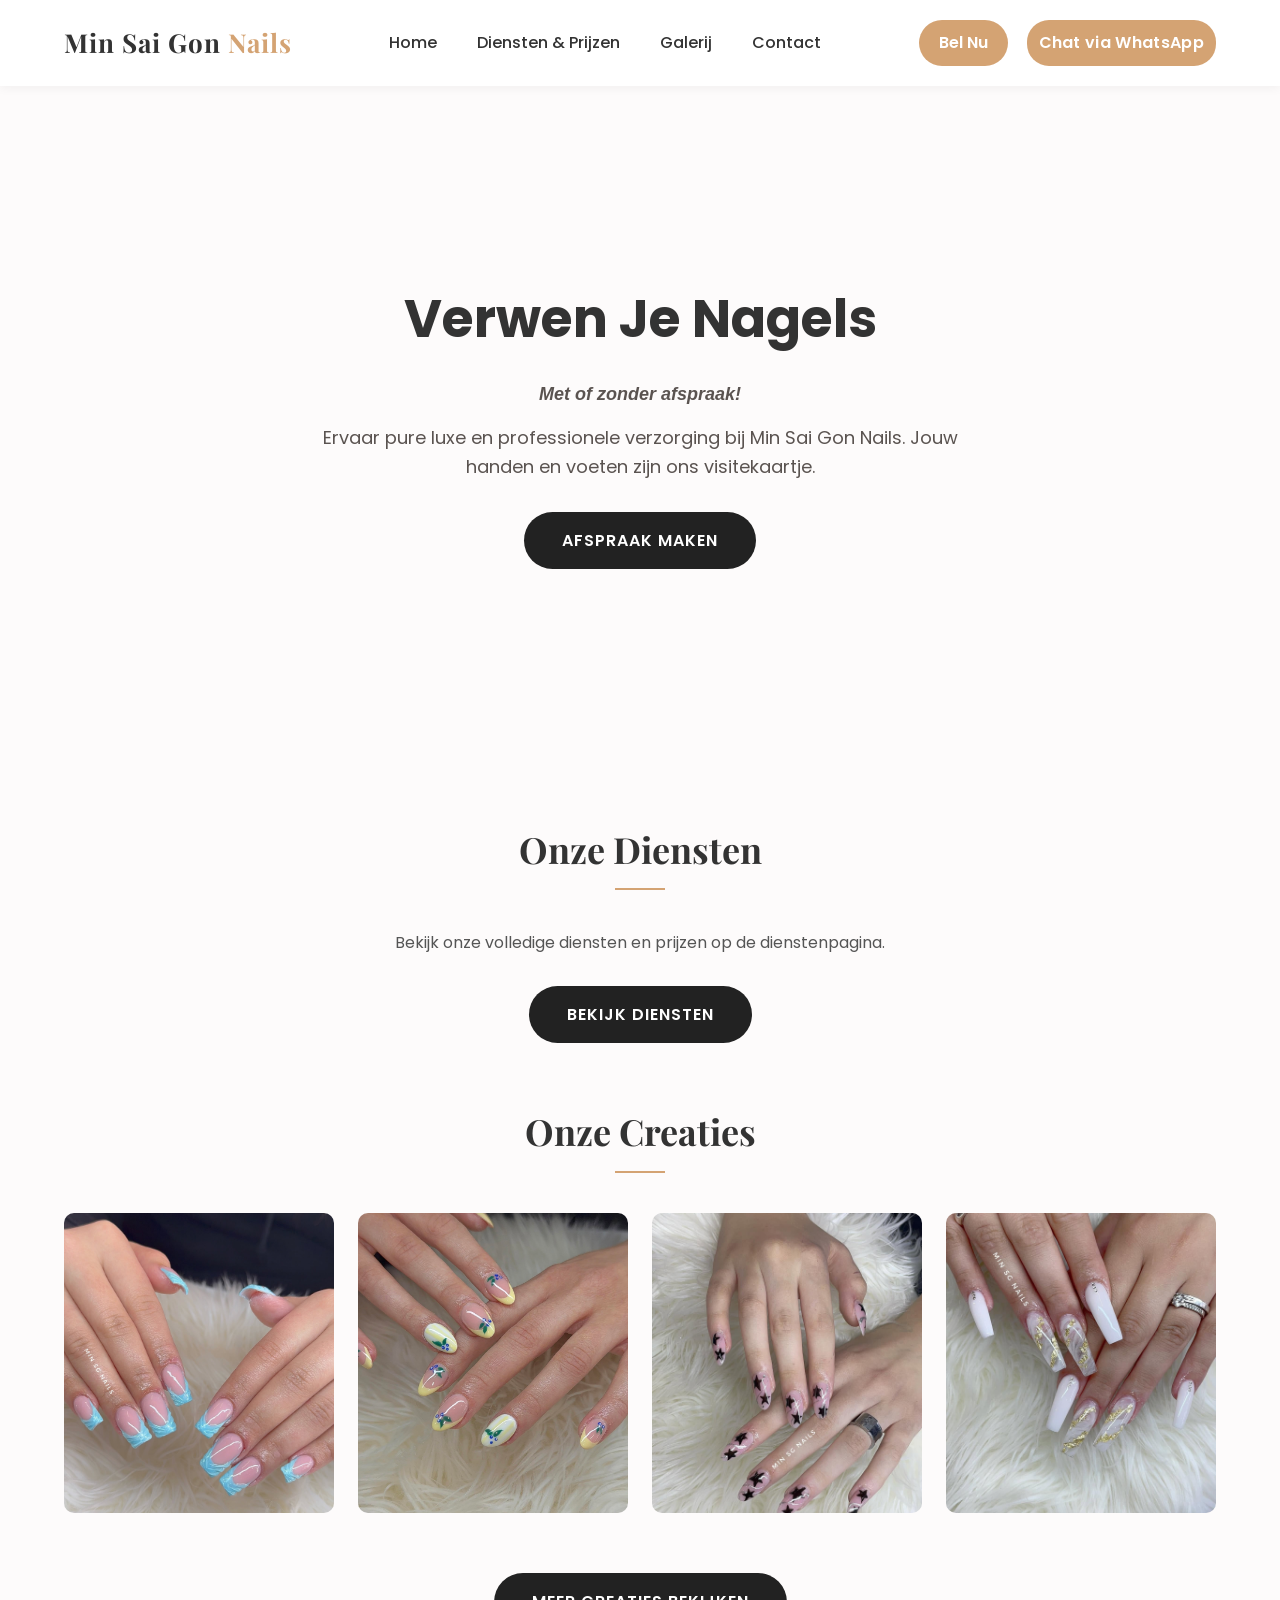
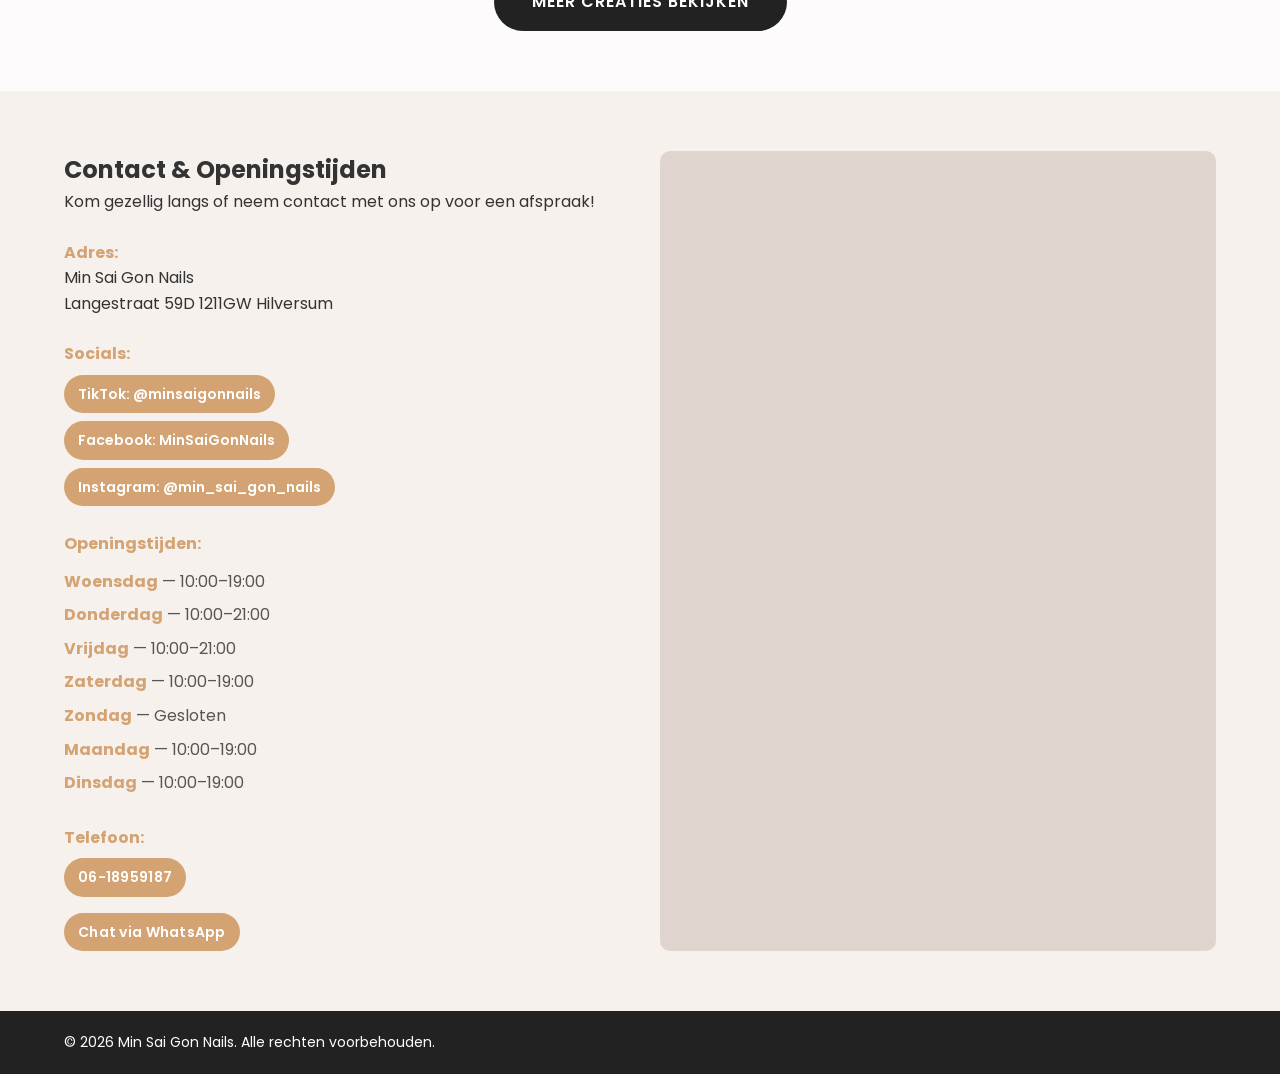
==== commit 7bd65dfd: "Fix zin" ====
--- a/index.html
+++ b/index.html
@@ -34,7 +34,7 @@
         <div class="hero-content">
             <h1>Verwen Je Nagels</h1>
             <p class="hero-tagline">Met of zonder afspraak!</p>
-            <p>Ervaar pure luxe en professionele verzorging bij Min Sai Gon Nails. Jouw handen zijn ons visitekaartje.</p>
+            <p>Ervaar pure luxe en professionele verzorging bij Min Sai Gon Nails. Jouw handen en voeten zijn ons visitekaartje.</p>
             <a href="contact.html" class="btn-main">Afspraak Maken</a>
         </div>
     </section>
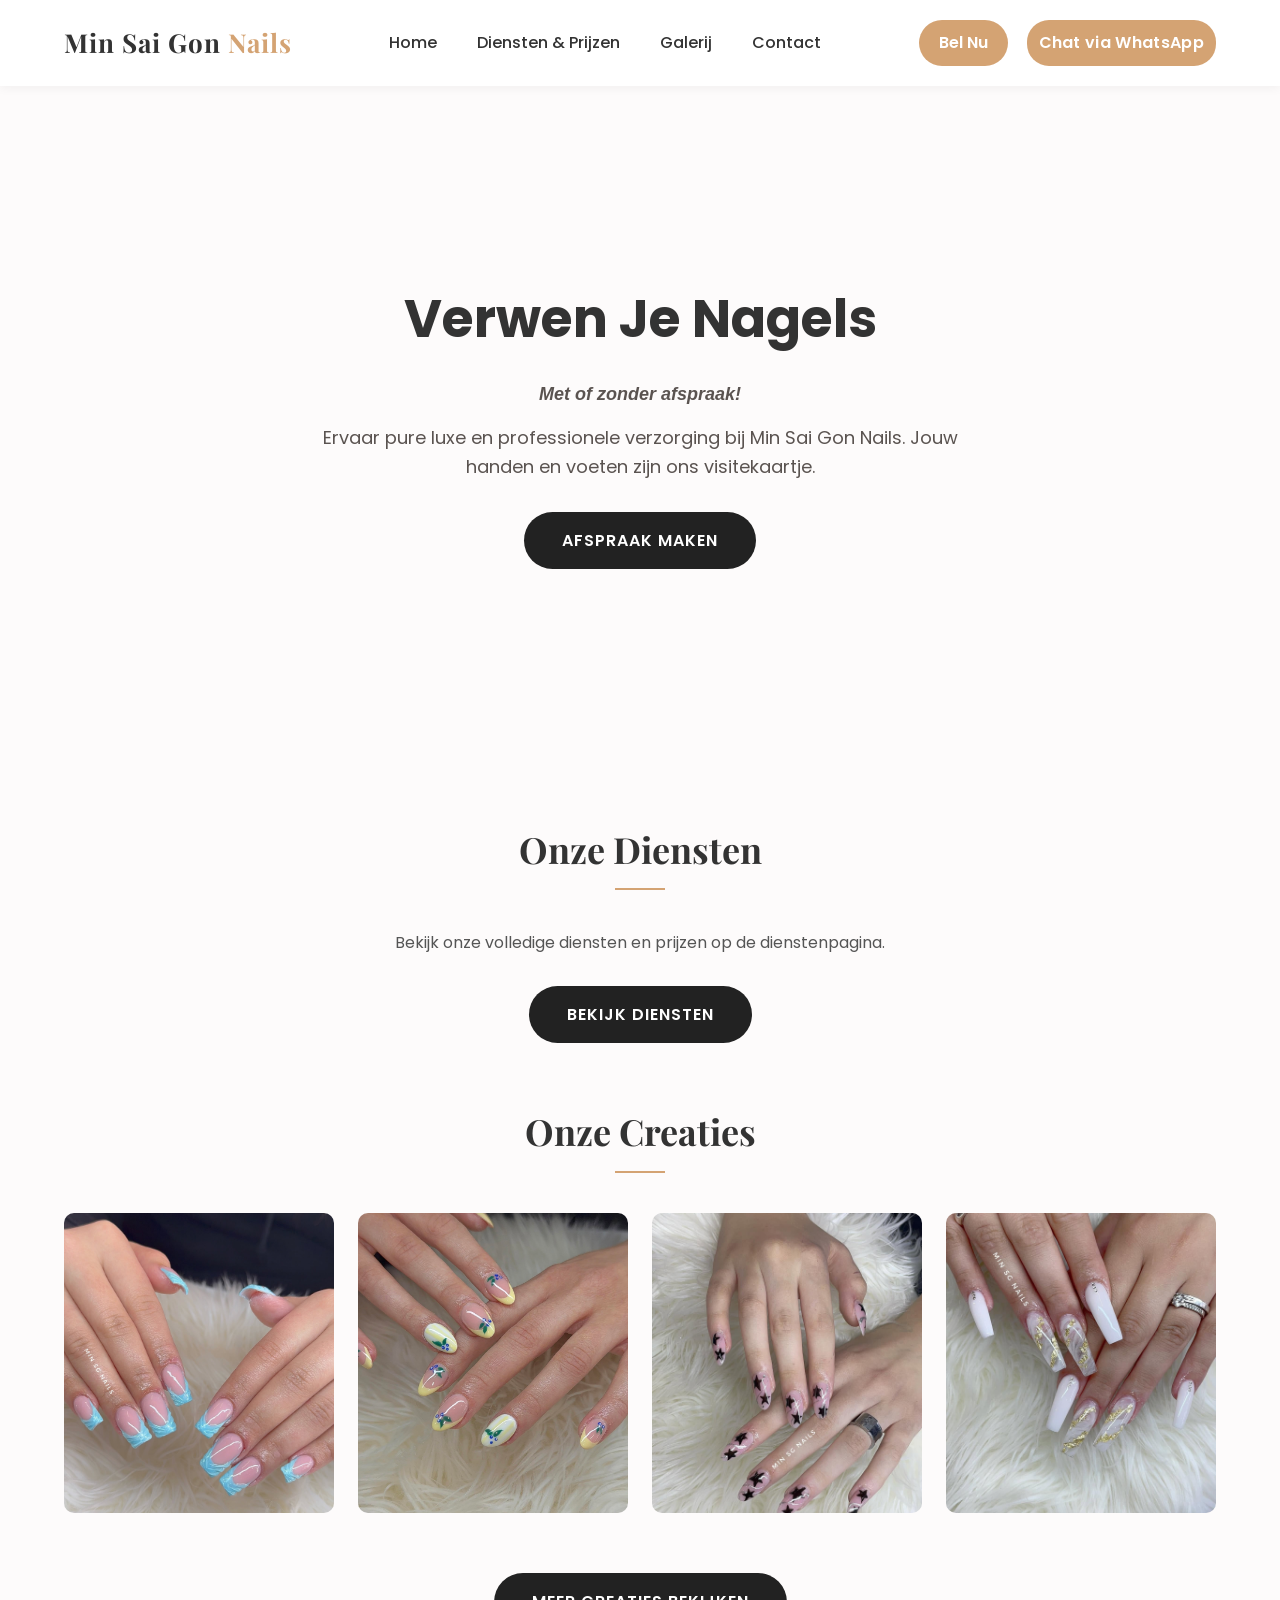
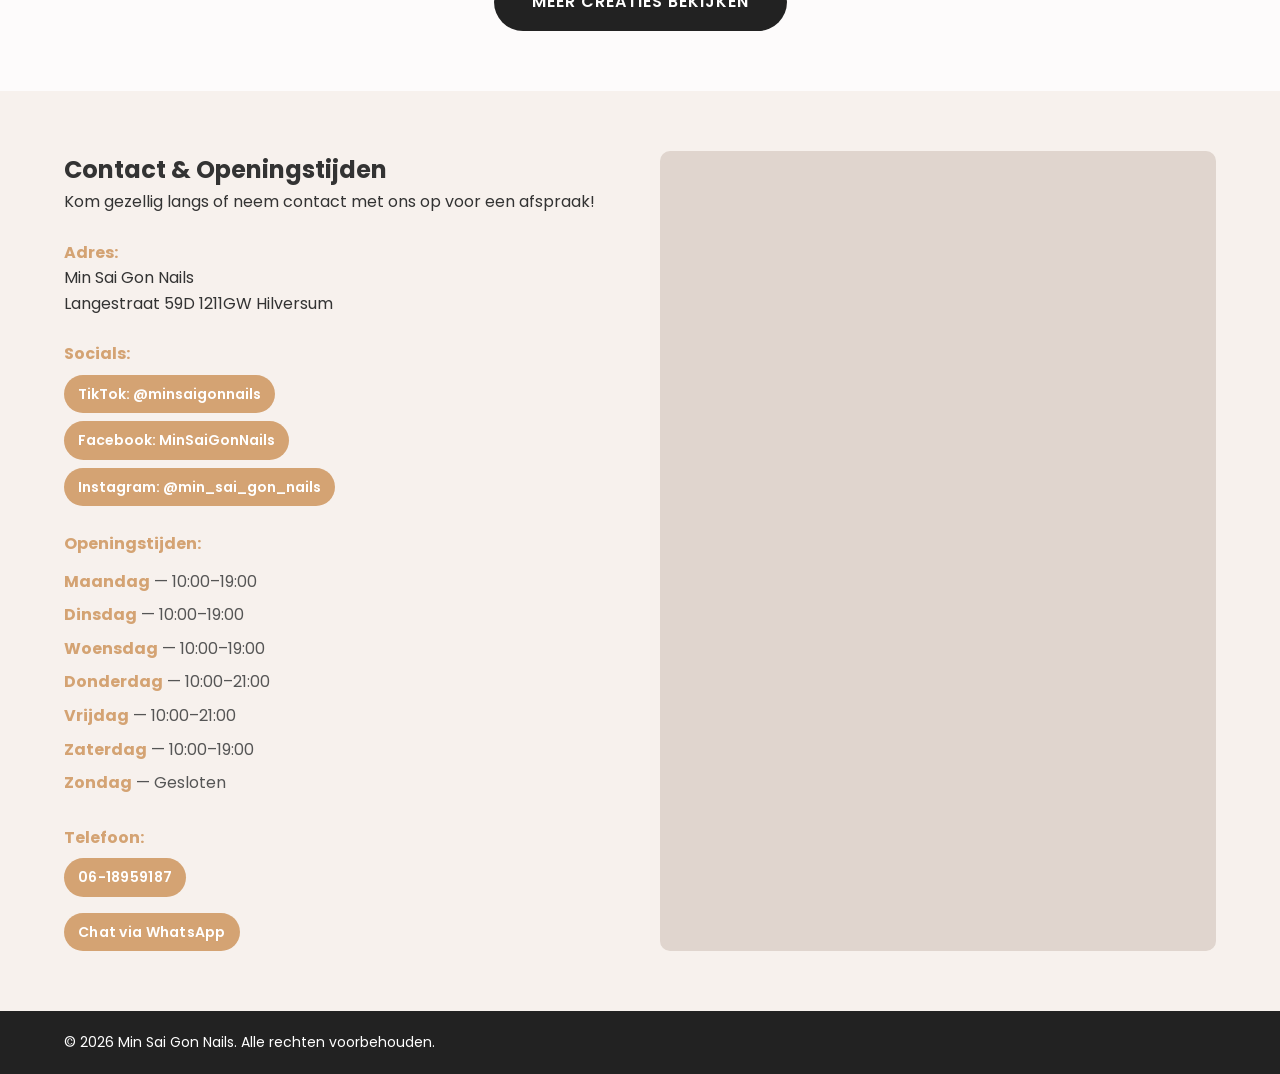
==== commit 70e2979b: "Fix: Openingstijden" ====
--- a/index.html
+++ b/index.html
@@ -79,13 +79,13 @@
                 <div class="info-block">
                     <strong>Openingstijden:</strong>
                     <ul class="opening-hours">
+                        <li><strong>Maandag</strong> — 10:00–19:00</li>
+                        <li><strong>Dinsdag</strong> — 10:00–19:00</li>
                         <li><strong>Woensdag</strong> — 10:00–19:00</li>
                         <li><strong>Donderdag</strong> — 10:00–21:00</li>
                         <li><strong>Vrijdag</strong> — 10:00–21:00</li>
                         <li><strong>Zaterdag</strong> — 10:00–19:00</li>
                         <li><strong>Zondag</strong> — Gesloten</li>
-                        <li><strong>Maandag</strong> — 10:00–19:00</li>
-                        <li><strong>Dinsdag</strong> — 10:00–19:00</li>
                     </ul>
                 </div>
 
